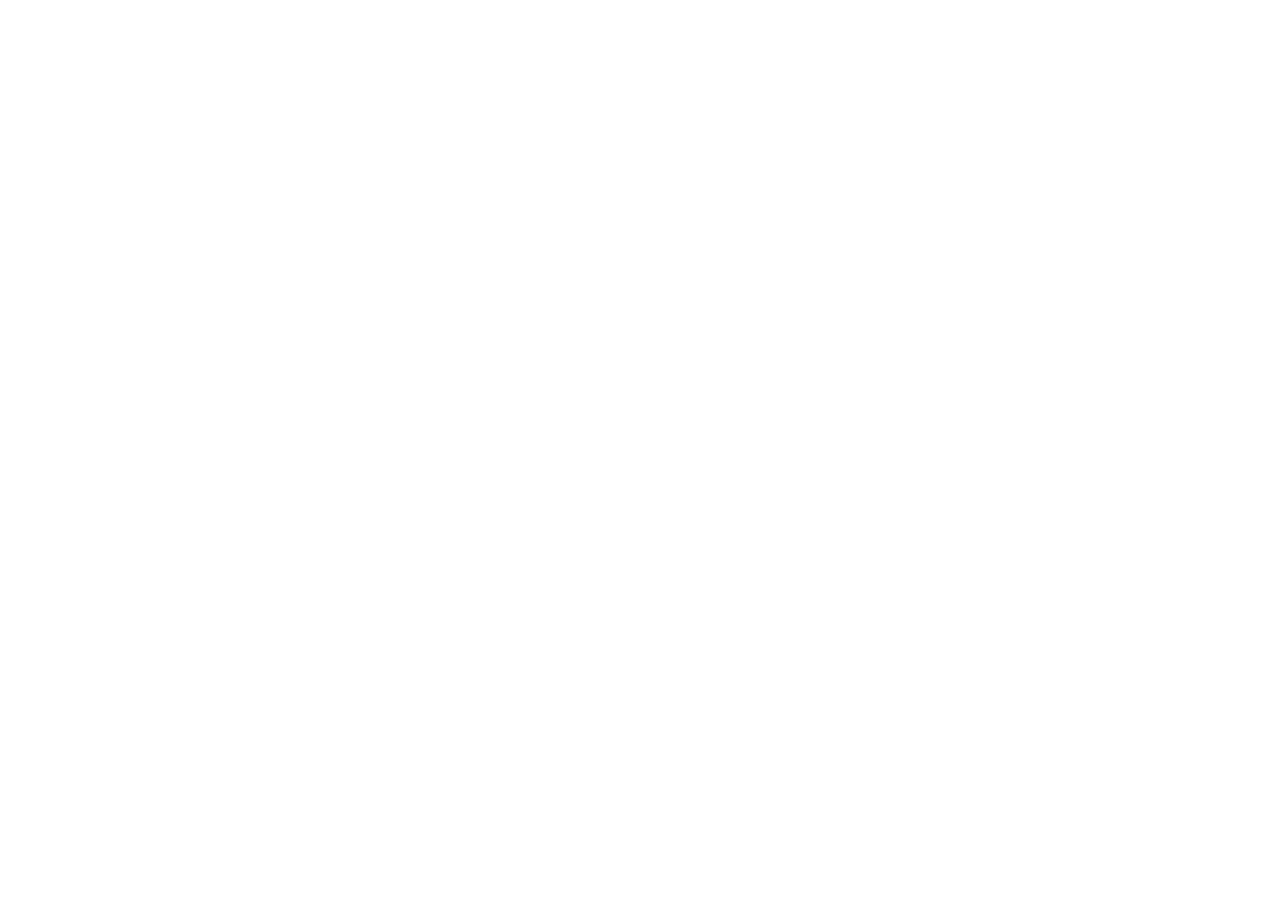
==== buy.html @ 6962623c "main page completed Co-authored-by: Copilot <copilot@github.com>" ====
<!DOCTYPE html>
<html lang="cs">
<head>
    <meta charset="UTF-8">
    <meta name="viewport" content="width=device-width, initial-scale=1.0">
    <title>Kavárna a pražírna - Nákup</title>
</head>
<body>
    
</body>
</html>
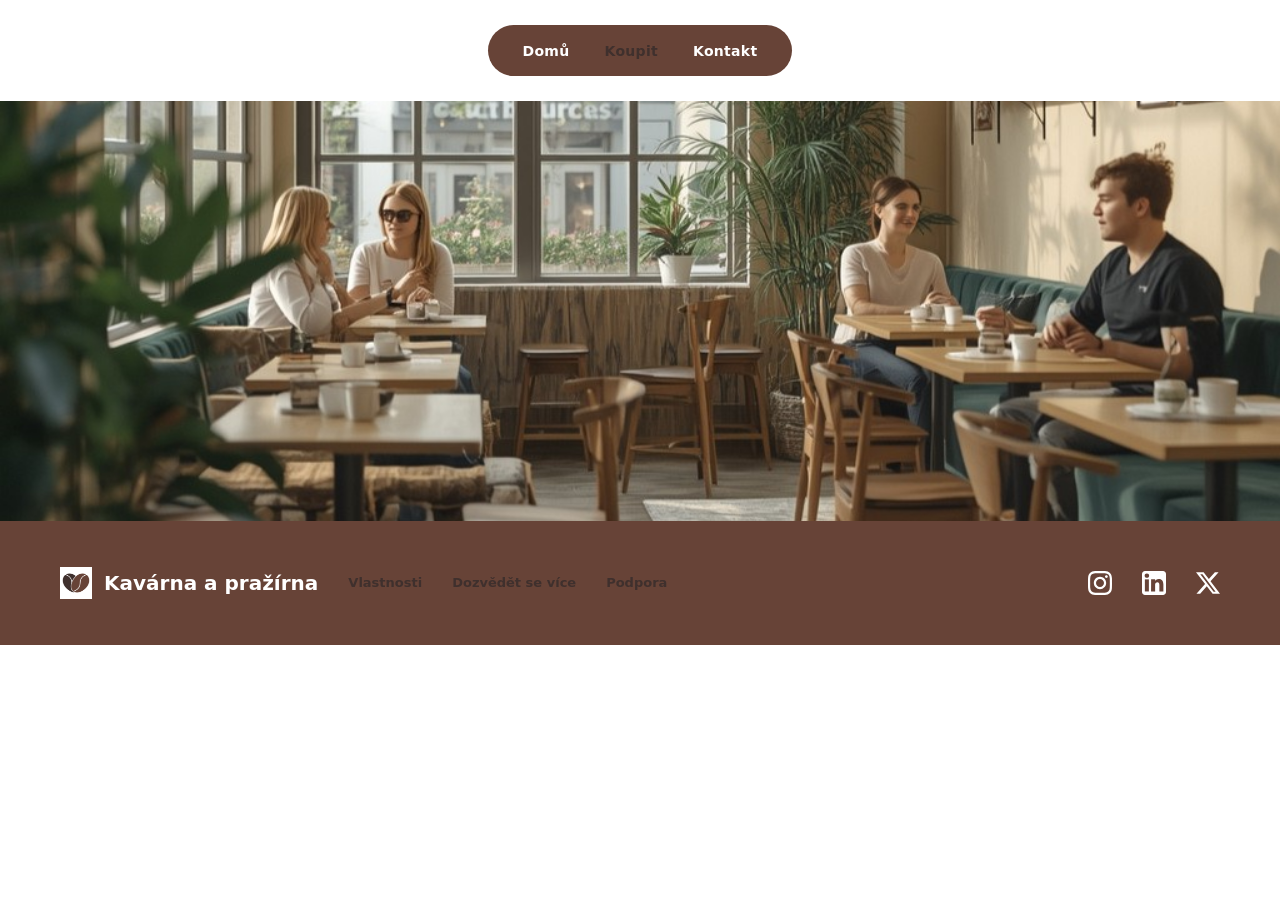
==== commit c945f0a2: "contacts site completed" ====
--- a/buy.html
+++ b/buy.html
@@ -1,11 +1,48 @@
 <!DOCTYPE html>
 <html lang="cs">
+
 <head>
     <meta charset="UTF-8">
     <meta name="viewport" content="width=device-width, initial-scale=1.0">
     <title>Kavárna a pražírna - Nákup</title>
+    <link rel="stylesheet" href="./style.css">
 </head>
+
 <body>
-    
+    <header>
+        <nav>
+            <ul>
+                <li><a href="./index.html">Domů</a></li>
+                <li><a href="./buy.html" class="active">Koupit</a></li>
+                <li><a href="./contacts.html">Kontakt</a></li>
+            </ul>
+        </nav>
+    </header>
+
+    <section class="hero"></section>
+
+
+
+    <footer>
+        <div class="footer-main">
+            <div class="footer-left">
+                <img class="footer-logo" src="./images/logo_pozadi.jpg" alt="Logo kavárny">
+                <p class="footer-title">Kavárna a pražírna</p>
+            </div>
+
+            <div class="footer-links">
+                <a href="#">Vlastnosti</a>
+                <a href="#">Dozvědět se více</a>
+                <a href="#">Podpora</a>
+            </div>
+        </div>
+
+        <div class="footer-social">
+            <img src="./images/instagram.svg" alt="instagram">
+            <img src="./images/linkedin.svg" alt="LinkedIn">
+            <img src="./images/x.svg" alt="X (dříve Twitter)">
+        </div>
+    </footer>
 </body>
+
 </html>
--- a/style.css
+++ b/style.css
@@ -0,0 +1,279 @@
+/* RESET */
+* {
+  margin: 0;
+  padding: 0;
+  box-sizing: border-box;
+}
+
+body {
+  font-family: system-ui, -apple-system, sans-serif;
+  line-height: 1.7;
+  color: var(--text-color);
+}
+
+/* BARVY */
+:root {
+  --primary-color: #674337;
+  --secondary-color: #3F302D;
+  --text-color: #737373;
+  --text-color-white: #ffffff;
+}
+
+/* HEADER */
+header {
+  display: flex;
+  justify-content: center;
+  padding: 25px 0;
+}
+
+nav ul {
+  display: flex;
+  gap: 35px;
+  list-style: none;
+  padding: 12px 35px;
+  border-radius: 999px;
+  background: var(--primary-color);
+  font-weight: bold;
+}
+
+nav a {
+  text-decoration: none;
+  font-size: 14px;
+  letter-spacing: 0.3px;
+  color: var(--text-color-white);
+}
+
+nav .active {
+  color: var(--secondary-color);
+}
+
+/* HERO */
+.hero {
+  width: 100%;
+  height: 420px;
+  background-image: url("./images/interier_kavarny_orizle.jpg");
+  background-size: cover;
+  background-position: center 25%;
+  background-repeat: no-repeat;
+}
+
+/* TITLE */
+
+.title {
+  display: flex;
+  align-items: center;
+  justify-content: center;
+  gap: 50px;
+  max-width: 1100px;
+  margin: 20px auto;
+  padding: 0 20px;
+}
+
+/* OBRAZEK */
+.title-image {
+  flex: 1;
+}
+
+.title-image img {
+  width: 100%;
+  height: 350px;
+  object-fit: cover;
+  display: block;
+  border-radius: 8px;
+}
+
+/* TEXT */
+.title-content {
+  flex: 1;
+}
+
+.title h1 {
+  font-size: 42px;
+  margin-bottom: 15px;
+  color: var(--secondary-color);
+}
+
+.title p {
+  font-size: 18px;
+  line-height: 1.7;
+  color: var(--text-color);
+  max-width: 400px;
+}
+
+
+@media (max-width: 768px) {
+  .title {
+    flex-direction: column;
+    text-align: center;
+  }
+
+  .title p {
+    max-width: 100%;
+  }
+
+  .title-image img {
+    height: 250px;
+  }
+}
+
+/* CONTACTS */
+.contacts {
+  display: flex;
+  justify-content: center;
+  gap: 80px;
+  max-width: 1100px;
+  margin: 80px auto 120px auto;
+  padding: 0 20px;
+}
+
+.contact-box {
+  flex: 1;
+  max-width: 300px;
+}
+
+.contact-box h3 {
+  font-size: 20px;
+  margin-bottom: 10px;
+  color: var(--secondary-color);
+  border-top: 1px solid #ccc;
+  padding-top: 20px;
+}
+
+.contact-box p {
+  font-size: 18px;
+  color: var(--text-color);
+}
+
+/* ABOUT */
+
+.about {
+  max-width: 900px; /* užší jako na designu */
+  margin: 90px auto 100px;
+  padding: 0 20px;
+}
+
+.about h2 {
+  font-size: 34px;
+  margin-bottom: 25px;
+  color: var(--secondary-color);
+}
+
+.about p {
+  margin-bottom: 18px;
+  font-size: 18px;
+  line-height: 1.8;
+}
+
+/* FOOTER */
+footer {
+  display: flex;
+  justify-content: space-between;
+  align-items: center;
+  padding: 45px 60px;
+  flex-wrap: wrap;
+  gap: 30px;
+  background: var(--primary-color);
+}
+
+.footer-main {
+  display: flex;
+  align-items: center;
+  justify-content: flex-start;
+  gap: 30px; /* mezera mezi left a links */
+}
+
+.footer-left {
+  display: flex;
+  align-items: center;
+  gap: 12px;
+  color: var(--text-color-white);
+}
+
+.footer-logo {
+  width: 32px;
+  height: 32px;
+  object-fit: cover;
+}
+
+.footer-title {
+  font-size: 20px;
+  font-weight: bold;
+}
+
+.footer-links {
+  display: flex;
+  gap: 30px;
+}
+
+.footer-social {
+  display: flex;
+  gap: 30px;
+}
+
+.footer-links a {
+  text-decoration: none;
+  font-size: 13px;
+  color: var(--secondary-color);
+  font-weight: bold;
+}
+
+/* HOVER */
+.footer-links a:hover {
+  color: var(--text-color-white);
+  transition: 0.2s ease;
+  opacity: 1;
+}
+
+nav ul li a:hover {
+  color: var(--secondary-color);
+  transition: 0.2s ease;
+  opacity: 1;
+}
+
+/* RESPONSIVE */
+@media (max-width: 768px) {
+  header {
+    padding: 20px 0;
+  }
+
+  nav ul {
+    gap: 20px;
+    padding: 10px 25px;
+  }
+
+  .hero {
+    height: 260px;
+  }
+
+  .contacts {
+  flex-direction: column;
+  gap: 30px;
+  }
+
+  .about {
+    max-width: 100%;
+    margin: 60px auto;
+  }
+
+  .about h2 {
+  font-size: 28px;
+  }
+
+  footer {
+    flex-direction: column;
+    align-items: flex-start;
+    padding: 40px 25px;
+  }
+
+  .footer-main {
+    flex-direction: column;
+    align-items: flex-start;
+    gap: 15px;
+  }
+
+  .footer-links,
+  .footer-social {
+    flex-direction: column;
+    gap: 12px;
+  }
+}
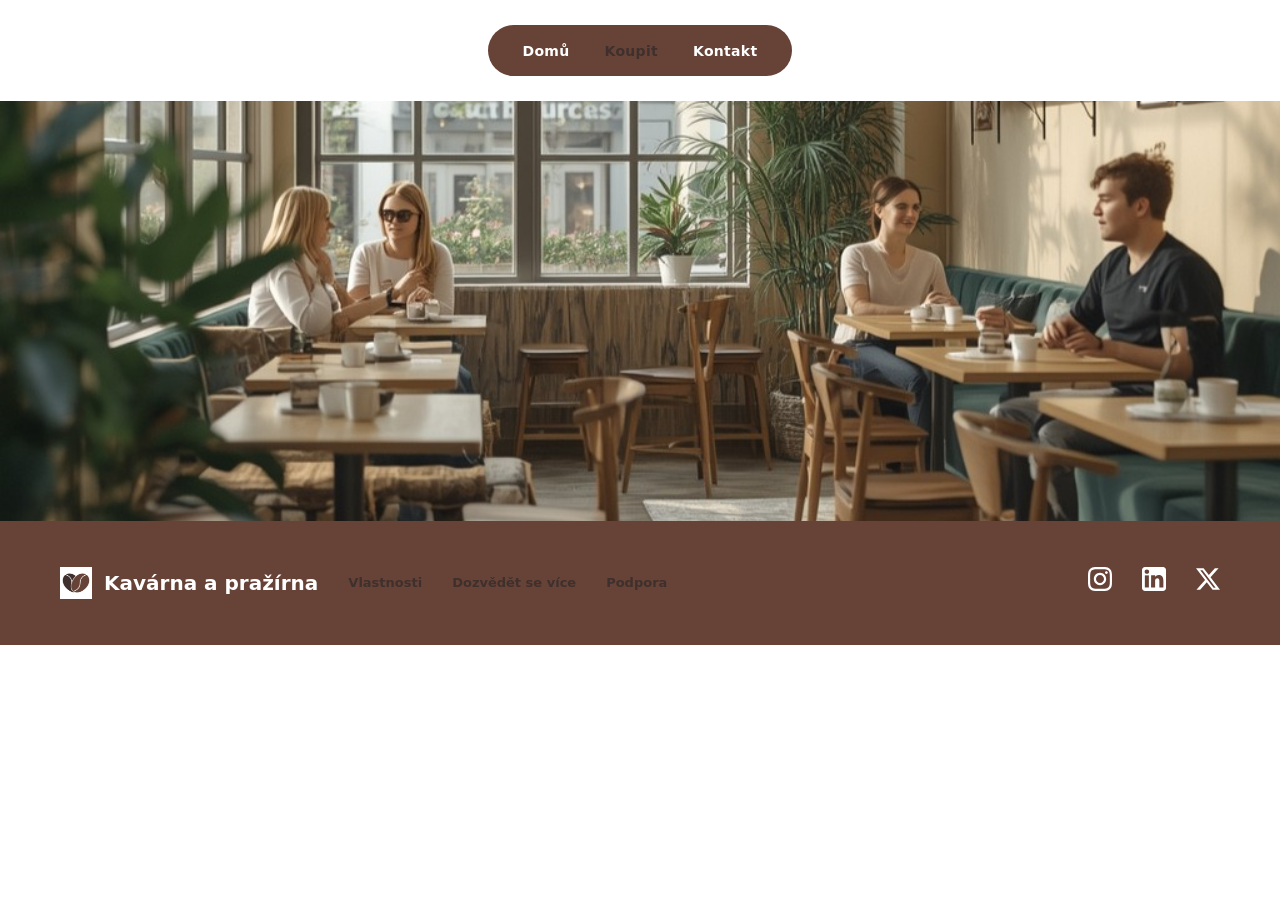
==== commit 265a8f56: "added links and favicon" ====
--- a/buy.html
+++ b/buy.html
@@ -6,6 +6,7 @@
     <meta name="viewport" content="width=device-width, initial-scale=1.0">
     <title>Kavárna a pražírna - Nákup</title>
     <link rel="stylesheet" href="./style.css">
+    <link rel="icon" type="image/png" href="./images/logo.png">
 </head>
 
 <body>
@@ -38,9 +39,9 @@
         </div>
 
         <div class="footer-social">
-            <img src="./images/instagram.svg" alt="instagram">
-            <img src="./images/linkedin.svg" alt="LinkedIn">
-            <img src="./images/x.svg" alt="X (dříve Twitter)">
+            <a href="https://www.instagram.com/"><img src="./images/instagram.svg" alt="Instagram"></a>
+            <a href="https://cz.linkedin.com/"><img src="./images/linkedin.svg" alt="LinkedIn"></a>
+            <a href="https://x.com/"><img src="./images/x.svg" alt="X (dříve Twitter)"></a>
         </div>
     </footer>
 </body>
--- a/style.css
+++ b/style.css
@@ -122,7 +122,7 @@
   justify-content: center;
   gap: 80px;
   max-width: 1100px;
-  margin: 80px auto 120px auto;
+  margin: 80px auto 128px auto;
   padding: 0 20px;
 }
 
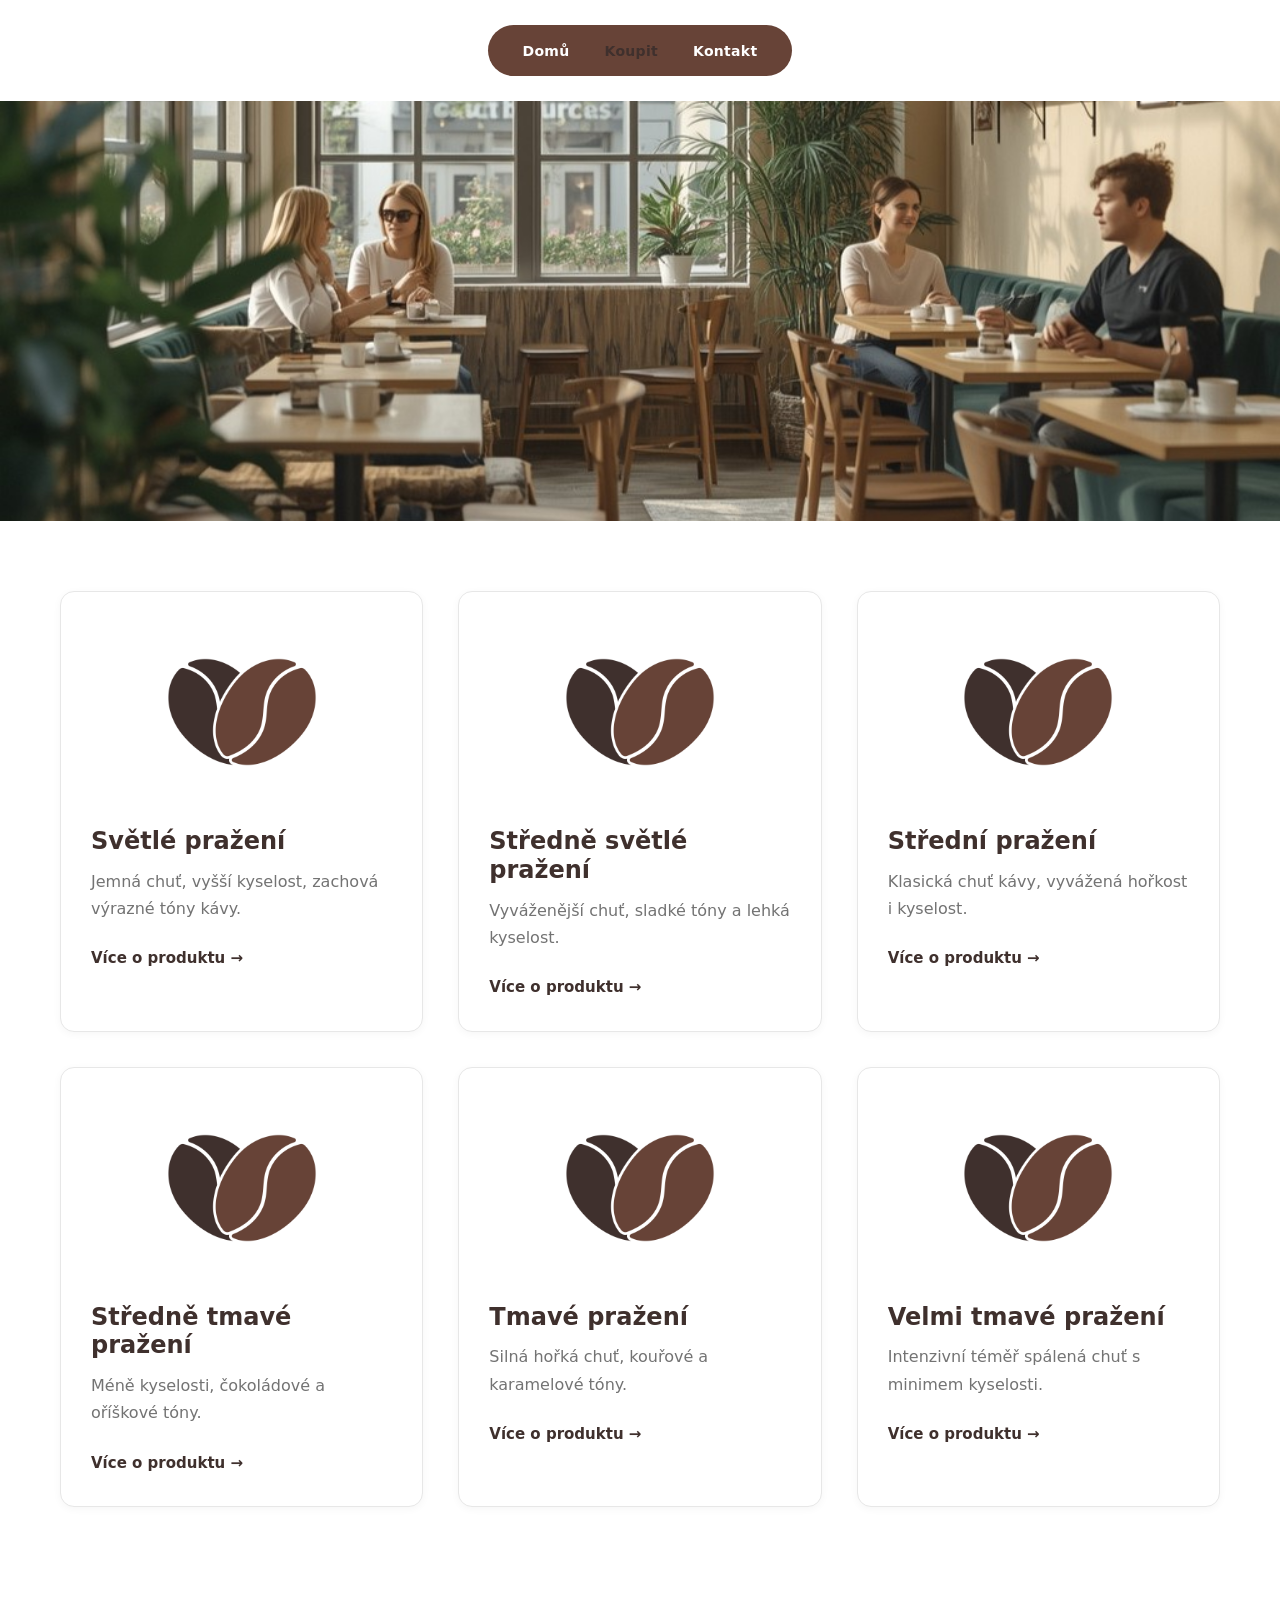
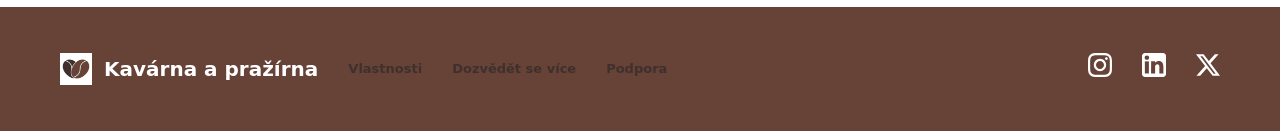
==== commit fca1cc0b: "buy site completed" ====
--- a/buy.html
+++ b/buy.html
@@ -22,7 +22,49 @@
 
     <section class="hero"></section>
 
+    <section class="products">
+        <div class="product-card">
+            <img src="./images/logo_pozadi.jpg" alt="Světlé pražení">
+            <h3>Světlé pražení</h3>
+            <p>Jemná chuť, vyšší kyselost, zachová výrazné tóny kávy.</p>
+            <a href="#">Více o produktu →</a>
+        </div>
 
+        <div class="product-card">
+            <img src="./images/logo_pozadi.jpg" alt="Středně světlé pražení">
+            <h3>Středně světlé pražení</h3>
+            <p>Vyváženější chuť, sladké tóny a lehká kyselost.</p>
+            <a href="#">Více o produktu →</a>
+        </div>
+
+        <div class="product-card">
+            <img src="./images/logo_pozadi.jpg" alt="Střední pražení">
+            <h3>Střední pražení</h3>
+            <p>Klasická chuť kávy, vyvážená hořkost i kyselost.</p>
+            <a href="#">Více o produktu →</a>
+        </div>
+
+        <div class="product-card">
+            <img src="./images/logo_pozadi.jpg" alt="Středně tmavé pražení">
+            <h3>Středně tmavé pražení</h3>
+            <p>Méně kyselosti, čokoládové a oříškové tóny.</p>
+            <a href="#">Více o produktu →</a>
+        </div>
+
+        <div class="product-card">
+            <img src="./images/logo_pozadi.jpg" alt="Tmavé pražení">
+            <h3>Tmavé pražení</h3>
+            <p>Silná hořká chuť, kouřové a karamelové tóny.</p>
+            <a href="#">Více o produktu →</a>
+        </div>
+
+        <div class="product-card">
+            <img src="./images/logo_pozadi.jpg" alt="Velmi tmavé pražení">
+            <h3>Velmi tmavé pražení</h3>
+            <p>Intenzivní téměř spálená chuť s minimem kyselosti.</p>
+            <a href="#">Více o produktu →</a>
+        </div>
+    </section>
 
     <footer>
         <div class="footer-main">
--- a/style.css
+++ b/style.css
@@ -57,6 +57,89 @@
   background-repeat: no-repeat;
 }
 
+/* PRODUCTS */
+
+.products {
+  max-width: 1200px;
+  margin: 70px auto 100px;
+  padding: 0 20px;
+
+  display: grid;
+  grid-template-columns: repeat(3, 1fr);
+  gap: 35px;
+}
+
+.product-card {
+  background: white;
+  border-radius: 14px;
+  padding: 30px;
+  border: 1px solid #e7e7e7;
+  box-shadow: 0 2px 8px rgba(0,0,0,0.04);
+
+  transition: 0.2s ease;
+}
+
+.product-card:hover {
+  transform: translateY(-4px);
+}
+
+.product-card img {
+  width: 100%;
+  max-width: 180px;
+  display: block;
+  margin: 0 auto 25px;
+}
+
+.product-card h3 {
+  color: var(--secondary-color);
+  font-size: 24px;
+  margin-bottom: 12px;
+  line-height: 1.2;
+}
+
+.product-card p {
+  color: var(--text-color);
+  font-size: 16px;
+  margin-bottom: 22px;
+}
+
+.product-card a {
+  text-decoration: none;
+  color: var(--secondary-color);
+  font-weight: bold;
+  font-size: 15px;
+}
+
+/* MOBILE CAROUSEL */
+
+@media (max-width: 768px) {
+
+  .products {
+    display: flex;
+    overflow-x: auto;
+    gap: 20px;
+
+    scroll-snap-type: x mandatory;
+    -webkit-overflow-scrolling: touch;
+
+    padding-bottom: 10px;
+  }
+
+  .products::-webkit-scrollbar {
+    display: none;
+  }
+
+  .product-card {
+    min-width: 100%;
+    scroll-snap-align: center;
+  }
+
+  .product-card h3 {
+    font-size: 22px;
+  }
+
+}
+
 /* TITLE */
 
 .title {
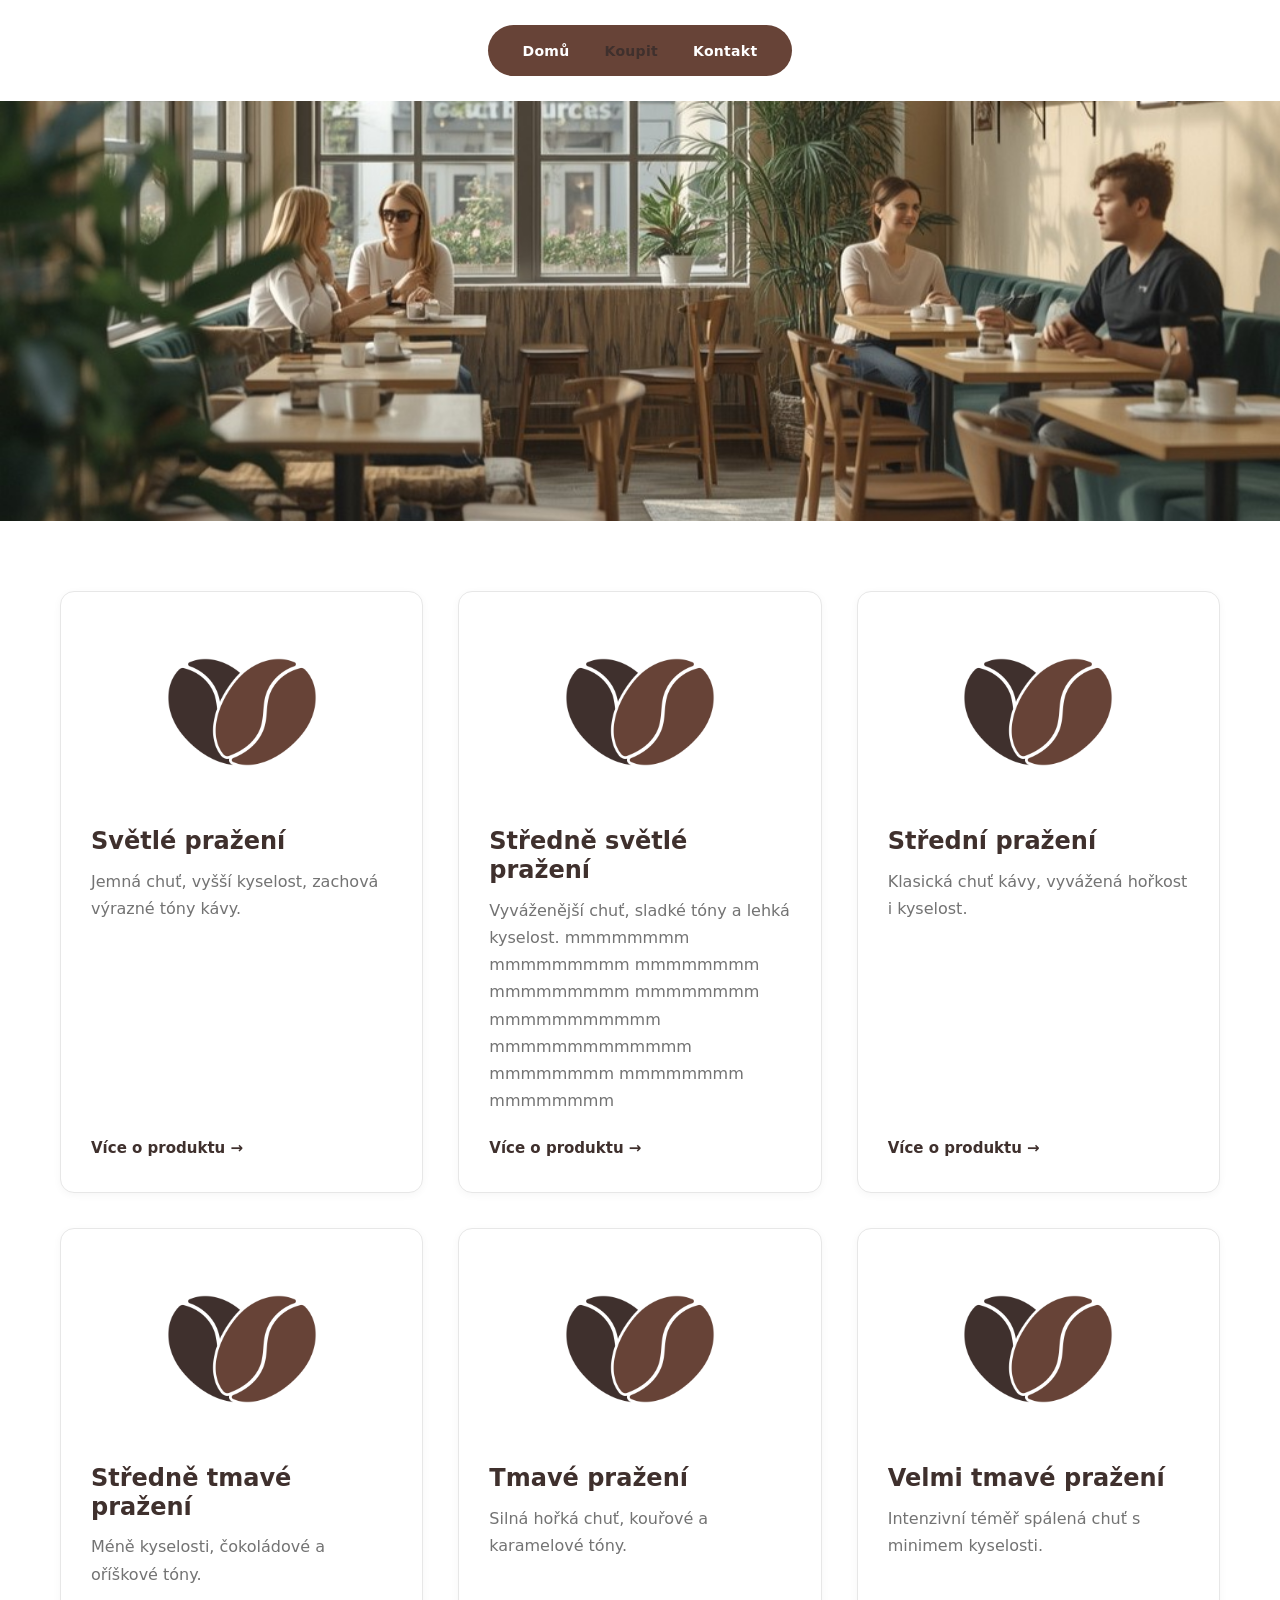
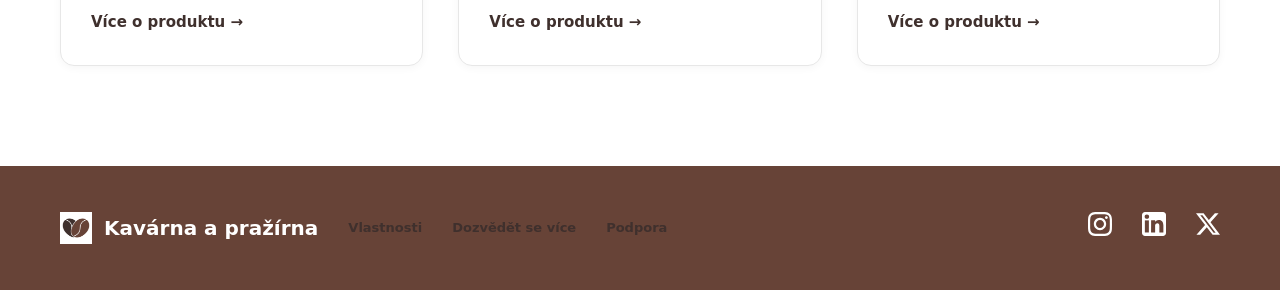
==== commit 86de7faf: "Added products grid for tablet and fixed layout of details in the product cards" ====
--- a/buy.html
+++ b/buy.html
@@ -10,6 +10,8 @@
 </head>
 
 <body>
+
+    <!-- HEADER -->
     <header>
         <nav>
             <ul>
@@ -20,8 +22,10 @@
         </nav>
     </header>
 
+    <!-- HERO IMAGE -->
     <section class="hero"></section>
 
+    <!-- PRODUCTS -->
     <section class="products">
         <div class="product-card">
             <img src="./images/logo_pozadi.jpg" alt="Světlé pražení">
@@ -33,7 +37,7 @@
         <div class="product-card">
             <img src="./images/logo_pozadi.jpg" alt="Středně světlé pražení">
             <h3>Středně světlé pražení</h3>
-            <p>Vyváženější chuť, sladké tóny a lehká kyselost.</p>
+            <p>Vyváženější chuť, sladké tóny a lehká kyselost. mmmmmmmm mmmmmmmmm mmmmmmmm mmmmmmmmm mmmmmmmm mmmmmmmmmmm mmmmmmmmmmmmm mmmmmmmm mmmmmmmm mmmmmmmm </p>
             <a href="#">Více o produktu →</a>
         </div>
 
@@ -66,6 +70,7 @@
         </div>
     </section>
 
+    <!-- FOOTER -->
     <footer>
         <div class="footer-main">
             <div class="footer-left">
@@ -86,6 +91,7 @@
             <a href="https://x.com/"><img src="./images/x.svg" alt="X (dříve Twitter)"></a>
         </div>
     </footer>
+    
 </body>
 
 </html>
--- a/style.css
+++ b/style.css
@@ -1,4 +1,6 @@
-/* RESET */
+/*
+
+
 * {
   margin: 0;
   padding: 0;
@@ -11,7 +13,7 @@
   color: var(--text-color);
 }
 
-/* BARVY */
+
 :root {
   --primary-color: #674337;
   --secondary-color: #3F302D;
@@ -19,7 +21,7 @@
   --text-color-white: #ffffff;
 }
 
-/* HEADER */
+
 header {
   display: flex;
   justify-content: center;
@@ -47,7 +49,7 @@
   color: var(--secondary-color);
 }
 
-/* HERO */
+
 .hero {
   width: 100%;
   height: 420px;
@@ -57,7 +59,7 @@
   background-repeat: no-repeat;
 }
 
-/* PRODUCTS */
+
 
 .products {
   max-width: 1200px;
@@ -110,7 +112,7 @@
   font-size: 15px;
 }
 
-/* MOBILE CAROUSEL */
+
 
 @media (max-width: 768px) {
 
@@ -140,7 +142,7 @@
 
 }
 
-/* TITLE */
+
 
 .title {
   display: flex;
@@ -152,7 +154,7 @@
   padding: 0 20px;
 }
 
-/* OBRAZEK */
+
 .title-image {
   flex: 1;
 }
@@ -165,7 +167,7 @@
   border-radius: 8px;
 }
 
-/* TEXT */
+
 .title-content {
   flex: 1;
 }
@@ -199,7 +201,7 @@
   }
 }
 
-/* CONTACTS */
+
 .contacts {
   display: flex;
   justify-content: center;
@@ -227,10 +229,10 @@
   color: var(--text-color);
 }
 
-/* ABOUT */
+
 
 .about {
-  max-width: 900px; /* užší jako na designu */
+  max-width: 1100px;
   margin: 90px auto 100px;
   padding: 0 20px;
 }
@@ -247,7 +249,72 @@
   line-height: 1.8;
 }
 
-/* FOOTER */
+
+
+.gallery-section {
+  max-width: 1100px;
+  margin: 0 auto 120px;
+  padding: 0 20px;
+}
+
+.gallery-section h2 {
+  font-size: 34px;
+  margin-bottom: 25px;
+  color: var(--secondary-color);
+}
+
+.gallery-slider {
+  width: 100%;
+}
+
+.gallery-slider .swiper-wrapper {
+  margin-bottom: 35px; 
+  align-items: stretch;
+}
+
+.gallery-slider .swiper-slide {
+  border-radius: 18px;
+  overflow: hidden;
+  height: auto !important;
+}
+
+.gallery-slider img {
+  width: 100%;
+  height: 260px;
+  object-fit: cover;
+  display: block;
+  border-radius: 18px;
+}
+
+
+
+.gallery-slider .swiper-scrollbar {
+  position: relative !important;
+  margin-top: 20px;
+
+  width: 100% !important;
+  height: 6px !important;
+
+  background: #ddd;
+  border-radius: 999px;
+}
+
+.gallery-slider .swiper-scrollbar-drag {
+  background: var(--primary-color);
+  border-radius: 999px;
+}
+
+
+
+@media (max-width: 768px) {
+
+  .gallery-slider img {
+    height: 280px;
+  }
+
+}
+
+
 footer {
   display: flex;
   justify-content: space-between;
@@ -262,7 +329,7 @@
   display: flex;
   align-items: center;
   justify-content: flex-start;
-  gap: 30px; /* mezera mezi left a links */
+  gap: 30px; 
 }
 
 .footer-left {
@@ -300,7 +367,7 @@
   font-weight: bold;
 }
 
-/* HOVER */
+
 .footer-links a:hover {
   color: var(--text-color-white);
   transition: 0.2s ease;
@@ -313,7 +380,7 @@
   opacity: 1;
 }
 
-/* RESPONSIVE */
+
 @media (max-width: 768px) {
   header {
     padding: 20px 0;
@@ -359,4 +426,520 @@
     flex-direction: column;
     gap: 12px;
   }
+}
+
+*/
+
+
+
+
+
+
+
+
+
+
+/* =========================
+   RESET & ROOT
+========================= */
+
+:root {
+  --primary-color: #674337;
+  --secondary-color: #3f302d;
+
+  --text-color: #737373;
+  --text-color-white: #ffffff;
+
+  --border-color: #e7e7e7;
+  --scrollbar-bg: #dddddd;
+
+  --shadow-sm: 0 2px 8px rgba(0, 0, 0, 0.04);
+
+  --radius-sm: 8px;
+  --radius-md: 14px;
+  --radius-lg: 18px;
+  --radius-full: 999px;
+
+  --transition: 0.2s ease;
+}
+
+*,
+*::before,
+*::after {
+  margin: 0;
+  padding: 0;
+  box-sizing: border-box;
+}
+
+body {
+  font-family: system-ui, -apple-system, sans-serif;
+  line-height: 1.7;
+  color: var(--text-color);
+}
+
+/* =========================
+   HEADER
+========================= */
+
+header {
+  display: flex;
+  justify-content: center;
+  padding: 25px 0;
+}
+
+nav ul {
+  display: flex;
+  gap: 35px;
+
+  list-style: none;
+
+  padding: 12px 35px;
+  border-radius: var(--radius-full);
+
+  background: var(--primary-color);
+
+  font-weight: bold;
+}
+
+nav a {
+  color: var(--text-color-white);
+  text-decoration: none;
+  font-size: 14px;
+  letter-spacing: 0.3px;
+
+  transition: color var(--transition);
+}
+
+nav a:hover,
+nav .active {
+  color: var(--secondary-color);
+}
+
+/* =========================
+   HERO
+========================= */
+
+.hero {
+  width: 100%;
+  height: 420px;
+
+  background-image: url("./images/interier_kavarny_orizle.jpg");
+  background-repeat: no-repeat;
+  background-position: center 25%;
+  background-size: cover;
+}
+
+/* =========================
+   TITLE
+========================= */
+
+.title {
+  display: flex;
+  align-items: center;
+  justify-content: center;
+  gap: 50px;
+
+  max-width: 1100px;
+  margin: 20px auto;
+  padding: 0 20px;
+}
+
+.title-image,
+.title-content {
+  flex: 1;
+}
+
+.title-image img {
+  width: 100%;
+  height: 350px;
+
+  display: block;
+  object-fit: cover;
+
+  border-radius: var(--radius-sm);
+}
+
+.title h1 {
+  margin-bottom: 15px;
+
+  font-size: 42px;
+  color: var(--secondary-color);
+}
+
+.title p {
+  max-width: 400px;
+
+  font-size: 18px;
+  line-height: 1.7;
+}
+
+/* =========================
+   PRODUCTS
+========================= */
+
+.products {
+  display: grid;
+  grid-template-columns: repeat(3, 1fr);
+  gap: 35px;
+
+  max-width: 1200px;
+  margin: 70px auto 100px;
+  padding: 0 20px;
+}
+
+.product-card {
+  padding: 30px;
+  display: flex;
+  flex-direction: column;
+
+  background: #ffffff;
+  border: 1px solid var(--border-color);
+  border-radius: var(--radius-md);
+
+  box-shadow: var(--shadow-sm);
+
+  transition:
+    transform var(--transition),
+    box-shadow var(--transition);
+}
+
+.product-card:hover {
+  transform: translateY(-4px);
+}
+
+.product-card img {
+  width: 100%;
+  max-width: 180px;
+
+  display: block;
+  margin: 0 auto 25px;
+}
+
+.product-card h3 {
+  margin-bottom: 12px;
+
+  font-size: 24px;
+  line-height: 1.2;
+  color: var(--secondary-color);
+}
+
+.product-card p {
+  margin-bottom: 22px;
+
+  font-size: 16px;
+}
+
+.product-card a {
+  color: var(--secondary-color);
+  margin-top: auto;
+
+  text-decoration: none;
+  font-size: 15px;
+  font-weight: bold;
+}
+
+/* =========================
+   ABOUT
+========================= */
+
+.about {
+  max-width: 1100px;
+  margin: 90px auto 100px;
+  padding: 0 20px;
+}
+
+.about h2,
+.gallery-section h2 {
+  margin-bottom: 25px;
+
+  font-size: 34px;
+  color: var(--secondary-color);
+}
+
+.about p {
+  margin-bottom: 18px;
+
+  font-size: 18px;
+  line-height: 1.8;
+}
+
+/* =========================
+   CONTACTS
+========================= */
+
+.contacts {
+  display: flex;
+  justify-content: center;
+  gap: 80px;
+
+  max-width: 1100px;
+  margin: 80px auto 128px;
+  padding: 0 20px;
+}
+
+.contact-box {
+  flex: 1;
+  max-width: 300px;
+}
+
+.contact-box h3 {
+  margin-bottom: 10px;
+  padding-top: 20px;
+
+  font-size: 20px;
+  color: var(--secondary-color);
+
+  border-top: 1px solid #cccccc;
+}
+
+.contact-box p {
+  font-size: 18px;
+}
+
+/* =========================
+   GALLERY
+========================= */
+
+.gallery-section {
+  max-width: 1100px;
+  margin: 0 auto 120px;
+  padding: 0 20px;
+}
+
+.gallery-slider {
+  width: 100%;
+}
+
+.gallery-slider .swiper-wrapper {
+  align-items: stretch;
+  margin-bottom: 35px;
+}
+
+.gallery-slider .swiper-slide {
+  height: auto !important;
+
+  overflow: hidden;
+  border-radius: var(--radius-lg);
+}
+
+.gallery-slider img {
+  width: 100%;
+  height: 260px;
+
+  display: block;
+  object-fit: cover;
+
+  border-radius: var(--radius-lg);
+}
+
+/* =========================
+   SCROLLBAR
+========================= */
+
+.gallery-slider .swiper-scrollbar {
+  position: relative !important;
+
+  width: 100% !important;
+  height: 6px !important;
+
+  margin-top: 20px;
+
+  background: var(--scrollbar-bg);
+  border-radius: var(--radius-full);
+}
+
+.gallery-slider .swiper-scrollbar-drag {
+  background: var(--primary-color);
+  border-radius: var(--radius-full);
+}
+
+/* =========================
+   FOOTER
+========================= */
+
+footer {
+  display: flex;
+  justify-content: space-between;
+  align-items: center;
+  flex-wrap: wrap;
+  gap: 30px;
+
+  padding: 45px 60px;
+
+  background: var(--primary-color);
+}
+
+.footer-main {
+  display: flex;
+  align-items: center;
+  gap: 30px;
+}
+
+.footer-left {
+  display: flex;
+  align-items: center;
+  gap: 12px;
+
+  color: var(--text-color-white);
+}
+
+.footer-logo {
+  width: 32px;
+  height: 32px;
+
+  object-fit: cover;
+}
+
+.footer-title {
+  font-size: 20px;
+  font-weight: bold;
+}
+
+.footer-links,
+.footer-social {
+  display: flex;
+  gap: 30px;
+}
+
+.footer-links a {
+  color: var(--secondary-color);
+
+  text-decoration: none;
+  font-size: 13px;
+  font-weight: bold;
+
+  transition:
+    color var(--transition),
+    opacity var(--transition);
+}
+
+.footer-links a:hover {
+  color: var(--text-color-white);
+}
+
+/* =========================
+   MOBILE
+========================= */
+
+@media (max-width: 768px) {
+
+  /* HEADER */
+
+  header {
+    padding: 20px 0;
+  }
+
+  nav ul {
+    gap: 20px;
+    padding: 10px 25px;
+  }
+
+  /* HERO */
+
+  .hero {
+    height: 260px;
+  }
+
+  /* TITLE */
+
+  .title {
+    flex-direction: column;
+    text-align: center;
+  }
+
+  .title p {
+    max-width: 100%;
+  }
+
+  .title-image img {
+    height: 250px;
+  }
+
+  /* PRODUCTS */
+
+  .products {
+    display: flex;
+    gap: 20px;
+
+    overflow-x: auto;
+
+    padding-bottom: 10px;
+
+    scroll-snap-type: x mandatory;
+    -webkit-overflow-scrolling: touch;
+  }
+
+  .products::-webkit-scrollbar {
+    display: none;
+  }
+
+  .product-card {
+    min-width: 100%;
+    scroll-snap-align: center;
+  }
+
+  .product-card h3 {
+    font-size: 22px;
+  }
+
+  /* CONTACTS */
+
+  .contacts {
+    flex-direction: column;
+    gap: 30px;
+  }
+
+  /* ABOUT */
+
+  .about {
+    max-width: 100%;
+    margin: 60px auto;
+  }
+
+  .about h2,
+  .gallery-section h2 {
+    font-size: 28px;
+  }
+
+  /* GALLERY */
+
+  .gallery-slider img {
+    height: 280px;
+  }
+
+  /* FOOTER */
+
+  footer {
+    flex-direction: column;
+    align-items: flex-start;
+
+    padding: 40px 25px;
+  }
+
+  .footer-main,
+  .footer-links,
+  .footer-social {
+    flex-direction: column;
+    align-items: flex-start;
+  }
+
+  .footer-main {
+    gap: 15px;
+  }
+
+  .footer-links,
+  .footer-social {
+    gap: 12px;
+  }
+
+}
+
+/* =========================
+   TABLET
+========================= */
+
+@media (max-width: 1024px) {
+  .products {
+    grid-template-columns: repeat(2, 1fr);
+  }
 }
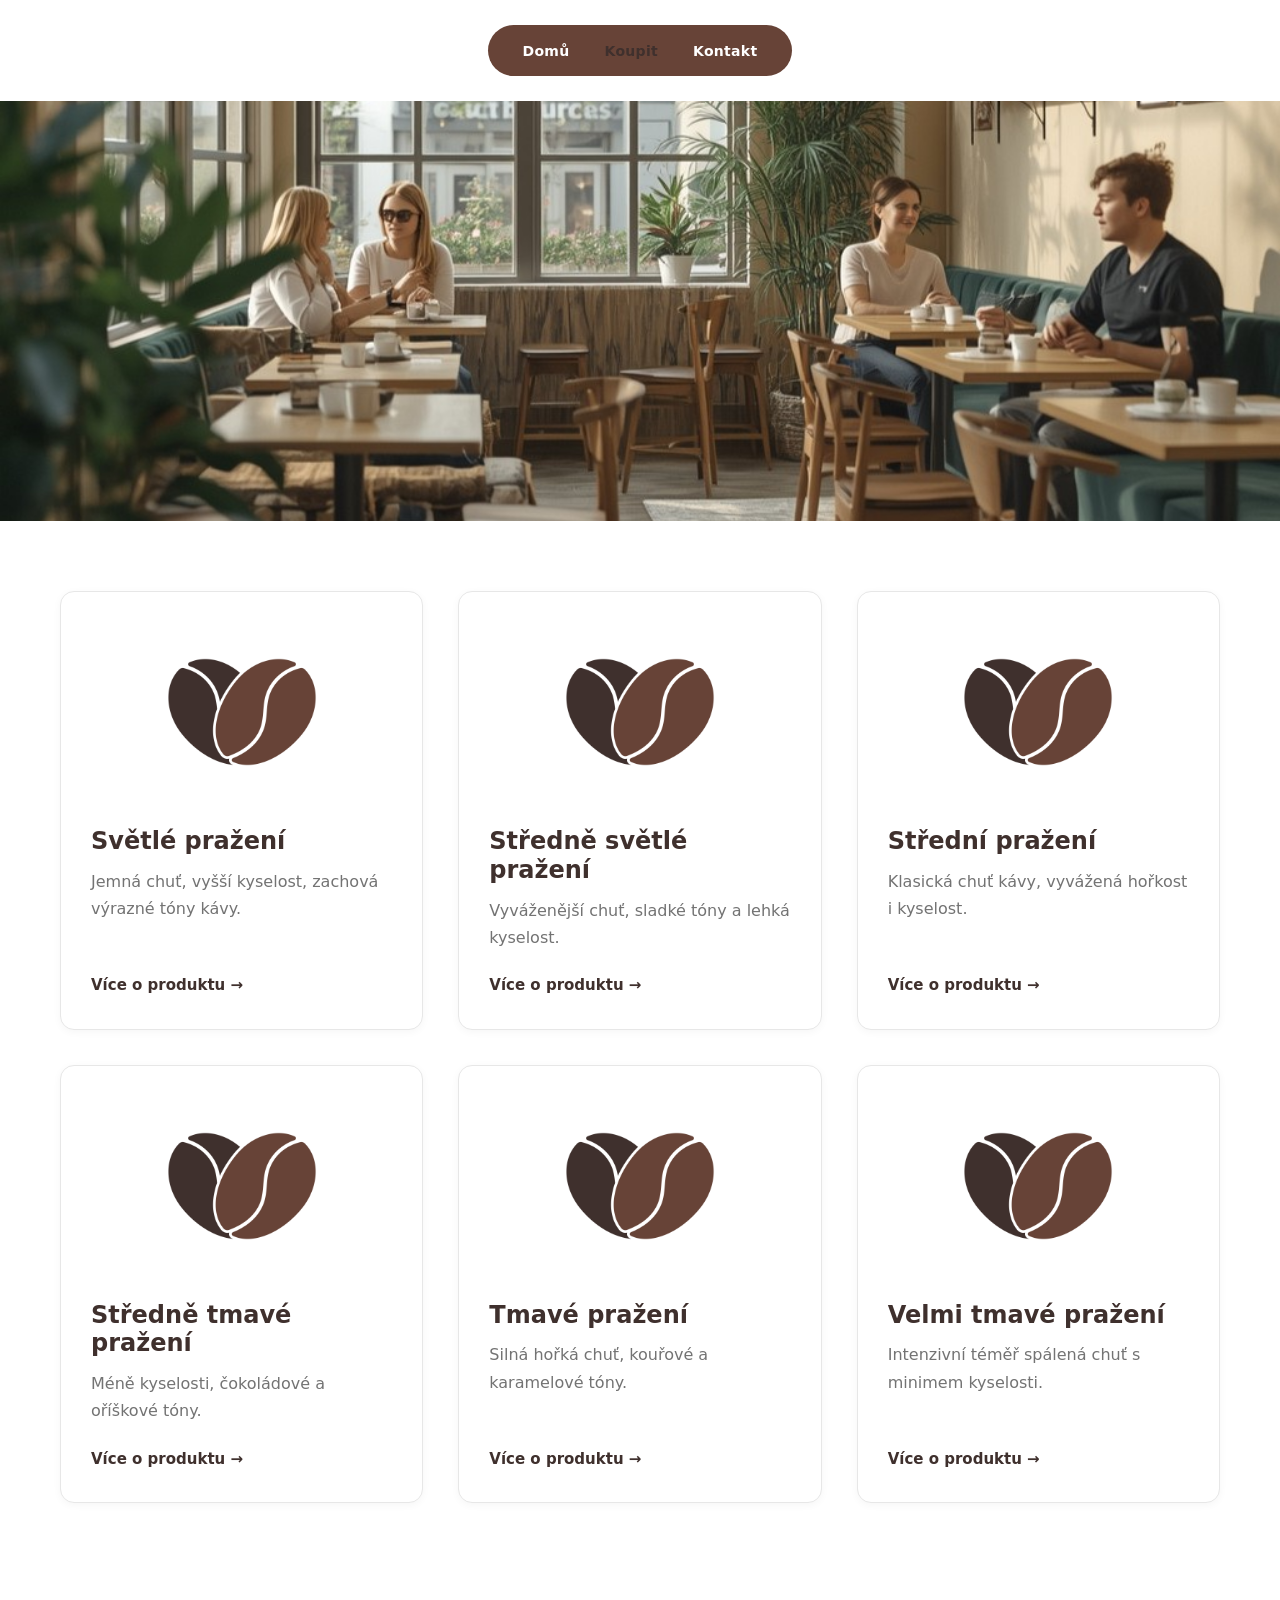
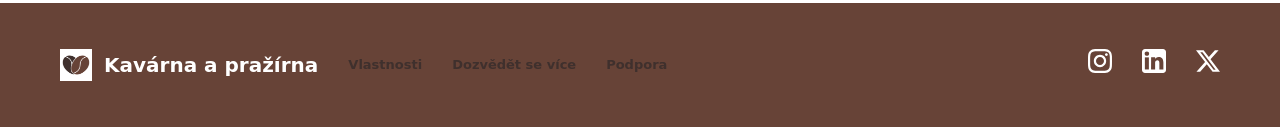
==== commit 748783b0: "Cleaned style.css" ====
--- a/buy.html
+++ b/buy.html
@@ -37,7 +37,7 @@
         <div class="product-card">
             <img src="./images/logo_pozadi.jpg" alt="Středně světlé pražení">
             <h3>Středně světlé pražení</h3>
-            <p>Vyváženější chuť, sladké tóny a lehká kyselost. mmmmmmmm mmmmmmmmm mmmmmmmm mmmmmmmmm mmmmmmmm mmmmmmmmmmm mmmmmmmmmmmmm mmmmmmmm mmmmmmmm mmmmmmmm </p>
+            <p>Vyváženější chuť, sladké tóny a lehká kyselost.</p>
             <a href="#">Více o produktu →</a>
         </div>
 
--- a/style.css
+++ b/style.css
@@ -1,443 +1,3 @@
-/*
-
-
-* {
-  margin: 0;
-  padding: 0;
-  box-sizing: border-box;
-}
-
-body {
-  font-family: system-ui, -apple-system, sans-serif;
-  line-height: 1.7;
-  color: var(--text-color);
-}
-
-
-:root {
-  --primary-color: #674337;
-  --secondary-color: #3F302D;
-  --text-color: #737373;
-  --text-color-white: #ffffff;
-}
-
-
-header {
-  display: flex;
-  justify-content: center;
-  padding: 25px 0;
-}
-
-nav ul {
-  display: flex;
-  gap: 35px;
-  list-style: none;
-  padding: 12px 35px;
-  border-radius: 999px;
-  background: var(--primary-color);
-  font-weight: bold;
-}
-
-nav a {
-  text-decoration: none;
-  font-size: 14px;
-  letter-spacing: 0.3px;
-  color: var(--text-color-white);
-}
-
-nav .active {
-  color: var(--secondary-color);
-}
-
-
-.hero {
-  width: 100%;
-  height: 420px;
-  background-image: url("./images/interier_kavarny_orizle.jpg");
-  background-size: cover;
-  background-position: center 25%;
-  background-repeat: no-repeat;
-}
-
-
-
-.products {
-  max-width: 1200px;
-  margin: 70px auto 100px;
-  padding: 0 20px;
-
-  display: grid;
-  grid-template-columns: repeat(3, 1fr);
-  gap: 35px;
-}
-
-.product-card {
-  background: white;
-  border-radius: 14px;
-  padding: 30px;
-  border: 1px solid #e7e7e7;
-  box-shadow: 0 2px 8px rgba(0,0,0,0.04);
-
-  transition: 0.2s ease;
-}
-
-.product-card:hover {
-  transform: translateY(-4px);
-}
-
-.product-card img {
-  width: 100%;
-  max-width: 180px;
-  display: block;
-  margin: 0 auto 25px;
-}
-
-.product-card h3 {
-  color: var(--secondary-color);
-  font-size: 24px;
-  margin-bottom: 12px;
-  line-height: 1.2;
-}
-
-.product-card p {
-  color: var(--text-color);
-  font-size: 16px;
-  margin-bottom: 22px;
-}
-
-.product-card a {
-  text-decoration: none;
-  color: var(--secondary-color);
-  font-weight: bold;
-  font-size: 15px;
-}
-
-
-
-@media (max-width: 768px) {
-
-  .products {
-    display: flex;
-    overflow-x: auto;
-    gap: 20px;
-
-    scroll-snap-type: x mandatory;
-    -webkit-overflow-scrolling: touch;
-
-    padding-bottom: 10px;
-  }
-
-  .products::-webkit-scrollbar {
-    display: none;
-  }
-
-  .product-card {
-    min-width: 100%;
-    scroll-snap-align: center;
-  }
-
-  .product-card h3 {
-    font-size: 22px;
-  }
-
-}
-
-
-
-.title {
-  display: flex;
-  align-items: center;
-  justify-content: center;
-  gap: 50px;
-  max-width: 1100px;
-  margin: 20px auto;
-  padding: 0 20px;
-}
-
-
-.title-image {
-  flex: 1;
-}
-
-.title-image img {
-  width: 100%;
-  height: 350px;
-  object-fit: cover;
-  display: block;
-  border-radius: 8px;
-}
-
-
-.title-content {
-  flex: 1;
-}
-
-.title h1 {
-  font-size: 42px;
-  margin-bottom: 15px;
-  color: var(--secondary-color);
-}
-
-.title p {
-  font-size: 18px;
-  line-height: 1.7;
-  color: var(--text-color);
-  max-width: 400px;
-}
-
-
-@media (max-width: 768px) {
-  .title {
-    flex-direction: column;
-    text-align: center;
-  }
-
-  .title p {
-    max-width: 100%;
-  }
-
-  .title-image img {
-    height: 250px;
-  }
-}
-
-
-.contacts {
-  display: flex;
-  justify-content: center;
-  gap: 80px;
-  max-width: 1100px;
-  margin: 80px auto 128px auto;
-  padding: 0 20px;
-}
-
-.contact-box {
-  flex: 1;
-  max-width: 300px;
-}
-
-.contact-box h3 {
-  font-size: 20px;
-  margin-bottom: 10px;
-  color: var(--secondary-color);
-  border-top: 1px solid #ccc;
-  padding-top: 20px;
-}
-
-.contact-box p {
-  font-size: 18px;
-  color: var(--text-color);
-}
-
-
-
-.about {
-  max-width: 1100px;
-  margin: 90px auto 100px;
-  padding: 0 20px;
-}
-
-.about h2 {
-  font-size: 34px;
-  margin-bottom: 25px;
-  color: var(--secondary-color);
-}
-
-.about p {
-  margin-bottom: 18px;
-  font-size: 18px;
-  line-height: 1.8;
-}
-
-
-
-.gallery-section {
-  max-width: 1100px;
-  margin: 0 auto 120px;
-  padding: 0 20px;
-}
-
-.gallery-section h2 {
-  font-size: 34px;
-  margin-bottom: 25px;
-  color: var(--secondary-color);
-}
-
-.gallery-slider {
-  width: 100%;
-}
-
-.gallery-slider .swiper-wrapper {
-  margin-bottom: 35px; 
-  align-items: stretch;
-}
-
-.gallery-slider .swiper-slide {
-  border-radius: 18px;
-  overflow: hidden;
-  height: auto !important;
-}
-
-.gallery-slider img {
-  width: 100%;
-  height: 260px;
-  object-fit: cover;
-  display: block;
-  border-radius: 18px;
-}
-
-
-
-.gallery-slider .swiper-scrollbar {
-  position: relative !important;
-  margin-top: 20px;
-
-  width: 100% !important;
-  height: 6px !important;
-
-  background: #ddd;
-  border-radius: 999px;
-}
-
-.gallery-slider .swiper-scrollbar-drag {
-  background: var(--primary-color);
-  border-radius: 999px;
-}
-
-
-
-@media (max-width: 768px) {
-
-  .gallery-slider img {
-    height: 280px;
-  }
-
-}
-
-
-footer {
-  display: flex;
-  justify-content: space-between;
-  align-items: center;
-  padding: 45px 60px;
-  flex-wrap: wrap;
-  gap: 30px;
-  background: var(--primary-color);
-}
-
-.footer-main {
-  display: flex;
-  align-items: center;
-  justify-content: flex-start;
-  gap: 30px; 
-}
-
-.footer-left {
-  display: flex;
-  align-items: center;
-  gap: 12px;
-  color: var(--text-color-white);
-}
-
-.footer-logo {
-  width: 32px;
-  height: 32px;
-  object-fit: cover;
-}
-
-.footer-title {
-  font-size: 20px;
-  font-weight: bold;
-}
-
-.footer-links {
-  display: flex;
-  gap: 30px;
-}
-
-.footer-social {
-  display: flex;
-  gap: 30px;
-}
-
-.footer-links a {
-  text-decoration: none;
-  font-size: 13px;
-  color: var(--secondary-color);
-  font-weight: bold;
-}
-
-
-.footer-links a:hover {
-  color: var(--text-color-white);
-  transition: 0.2s ease;
-  opacity: 1;
-}
-
-nav ul li a:hover {
-  color: var(--secondary-color);
-  transition: 0.2s ease;
-  opacity: 1;
-}
-
-
-@media (max-width: 768px) {
-  header {
-    padding: 20px 0;
-  }
-
-  nav ul {
-    gap: 20px;
-    padding: 10px 25px;
-  }
-
-  .hero {
-    height: 260px;
-  }
-
-  .contacts {
-  flex-direction: column;
-  gap: 30px;
-  }
-
-  .about {
-    max-width: 100%;
-    margin: 60px auto;
-  }
-
-  .about h2 {
-  font-size: 28px;
-  }
-
-  footer {
-    flex-direction: column;
-    align-items: flex-start;
-    padding: 40px 25px;
-  }
-
-  .footer-main {
-    flex-direction: column;
-    align-items: flex-start;
-    gap: 15px;
-  }
-
-  .footer-links,
-  .footer-social {
-    flex-direction: column;
-    gap: 12px;
-  }
-}
-
-*/
-
-
-
-
-
-
-
-
-
 
 /* =========================
    RESET & ROOT
@@ -817,6 +377,10 @@
   color: var(--text-color-white);
 }
 
+
+
+
+
 /* =========================
    MOBILE
 ========================= */
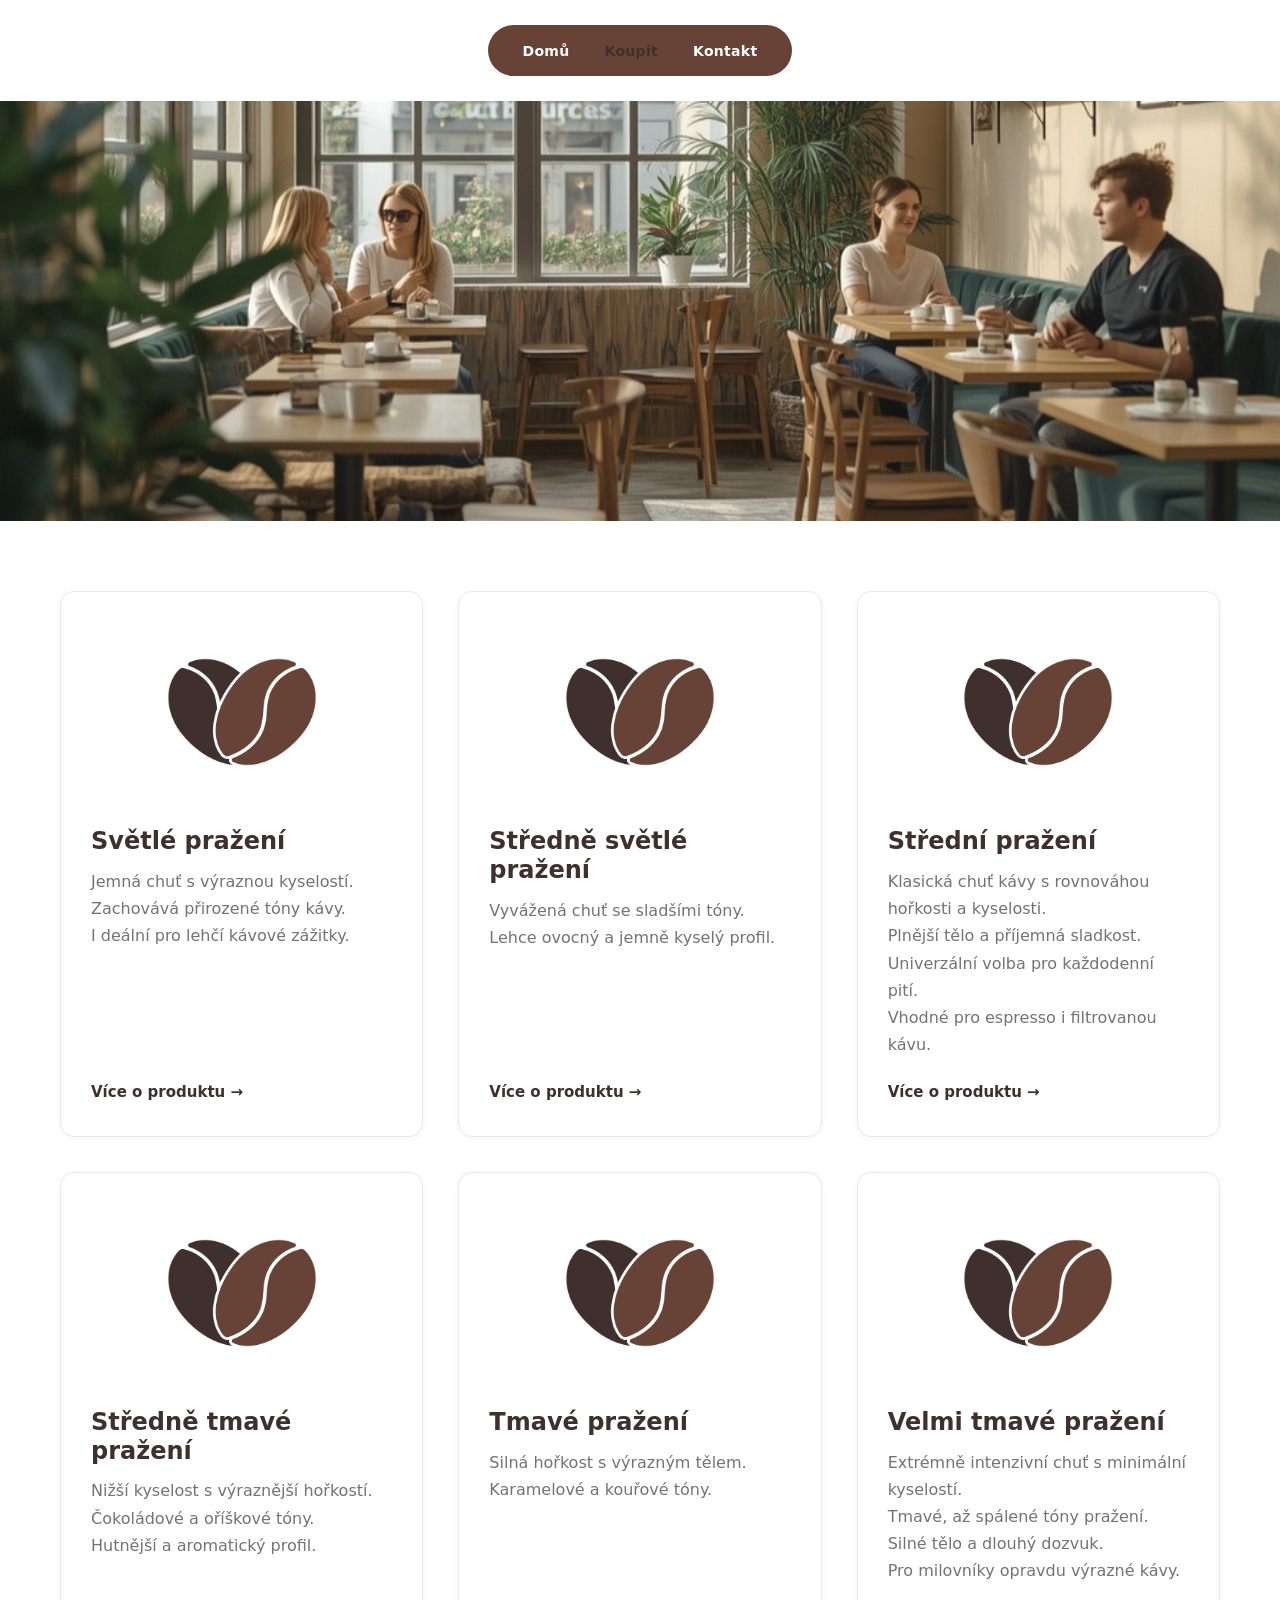
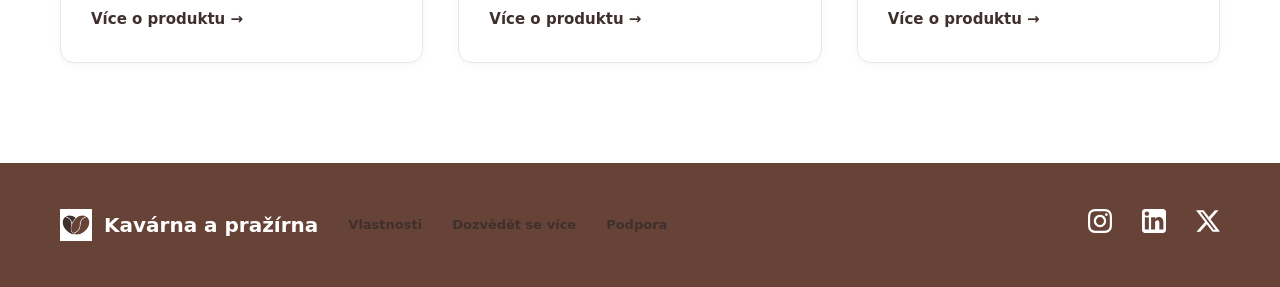
==== commit cbbd90f5: "Changed details of products for better visibility of how css behaves" ====
--- a/buy.html
+++ b/buy.html
@@ -30,42 +30,66 @@
         <div class="product-card">
             <img src="./images/logo_pozadi.jpg" alt="Světlé pražení">
             <h3>Světlé pražení</h3>
-            <p>Jemná chuť, vyšší kyselost, zachová výrazné tóny kávy.</p>
+            <p>
+                Jemná chuť s výraznou kyselostí.<br>
+                Zachovává přirozené tóny kávy.<br>
+        I       deální pro lehčí kávové zážitky.
+            </p>
             <a href="#">Více o produktu →</a>
         </div>
 
         <div class="product-card">
             <img src="./images/logo_pozadi.jpg" alt="Středně světlé pražení">
             <h3>Středně světlé pražení</h3>
-            <p>Vyváženější chuť, sladké tóny a lehká kyselost.</p>
+            <p>
+                Vyvážená chuť se sladšími tóny.<br>
+                Lehce ovocný a jemně kyselý profil.
+            </p>
             <a href="#">Více o produktu →</a>
         </div>
 
         <div class="product-card">
             <img src="./images/logo_pozadi.jpg" alt="Střední pražení">
             <h3>Střední pražení</h3>
-            <p>Klasická chuť kávy, vyvážená hořkost i kyselost.</p>
+            <p>
+                Klasická chuť kávy s rovnováhou hořkosti a kyselosti.<br>
+                Plnější tělo a příjemná sladkost.<br>
+                Univerzální volba pro každodenní pití.<br>
+                Vhodné pro espresso i filtrovanou kávu.
+            </p>
             <a href="#">Více o produktu →</a>
         </div>
 
         <div class="product-card">
             <img src="./images/logo_pozadi.jpg" alt="Středně tmavé pražení">
             <h3>Středně tmavé pražení</h3>
-            <p>Méně kyselosti, čokoládové a oříškové tóny.</p>
+            <p>
+                Nižší kyselost s výraznější hořkostí.<br>
+                Čokoládové a oříškové tóny.<br>
+                Hutnější a aromatický profil.
+            </p>
             <a href="#">Více o produktu →</a>
         </div>
 
         <div class="product-card">
             <img src="./images/logo_pozadi.jpg" alt="Tmavé pražení">
             <h3>Tmavé pražení</h3>
-            <p>Silná hořká chuť, kouřové a karamelové tóny.</p>
+            <p>
+                Silná hořkost s výrazným tělem.<br>
+                Karamelové a kouřové tóny.
+            </p>
             <a href="#">Více o produktu →</a>
         </div>
 
         <div class="product-card">
             <img src="./images/logo_pozadi.jpg" alt="Velmi tmavé pražení">
             <h3>Velmi tmavé pražení</h3>
-            <p>Intenzivní téměř spálená chuť s minimem kyselosti.</p>
+            <p>
+                Extrémně intenzivní chuť s minimální kyselostí.<br>
+                Tmavé, až spálené tóny pražení.<br>
+                Silné tělo a dlouhý dozvuk.<br>
+                Pro milovníky opravdu výrazné kávy.
+            </p>
             <a href="#">Více o produktu →</a>
         </div>
     </section>
